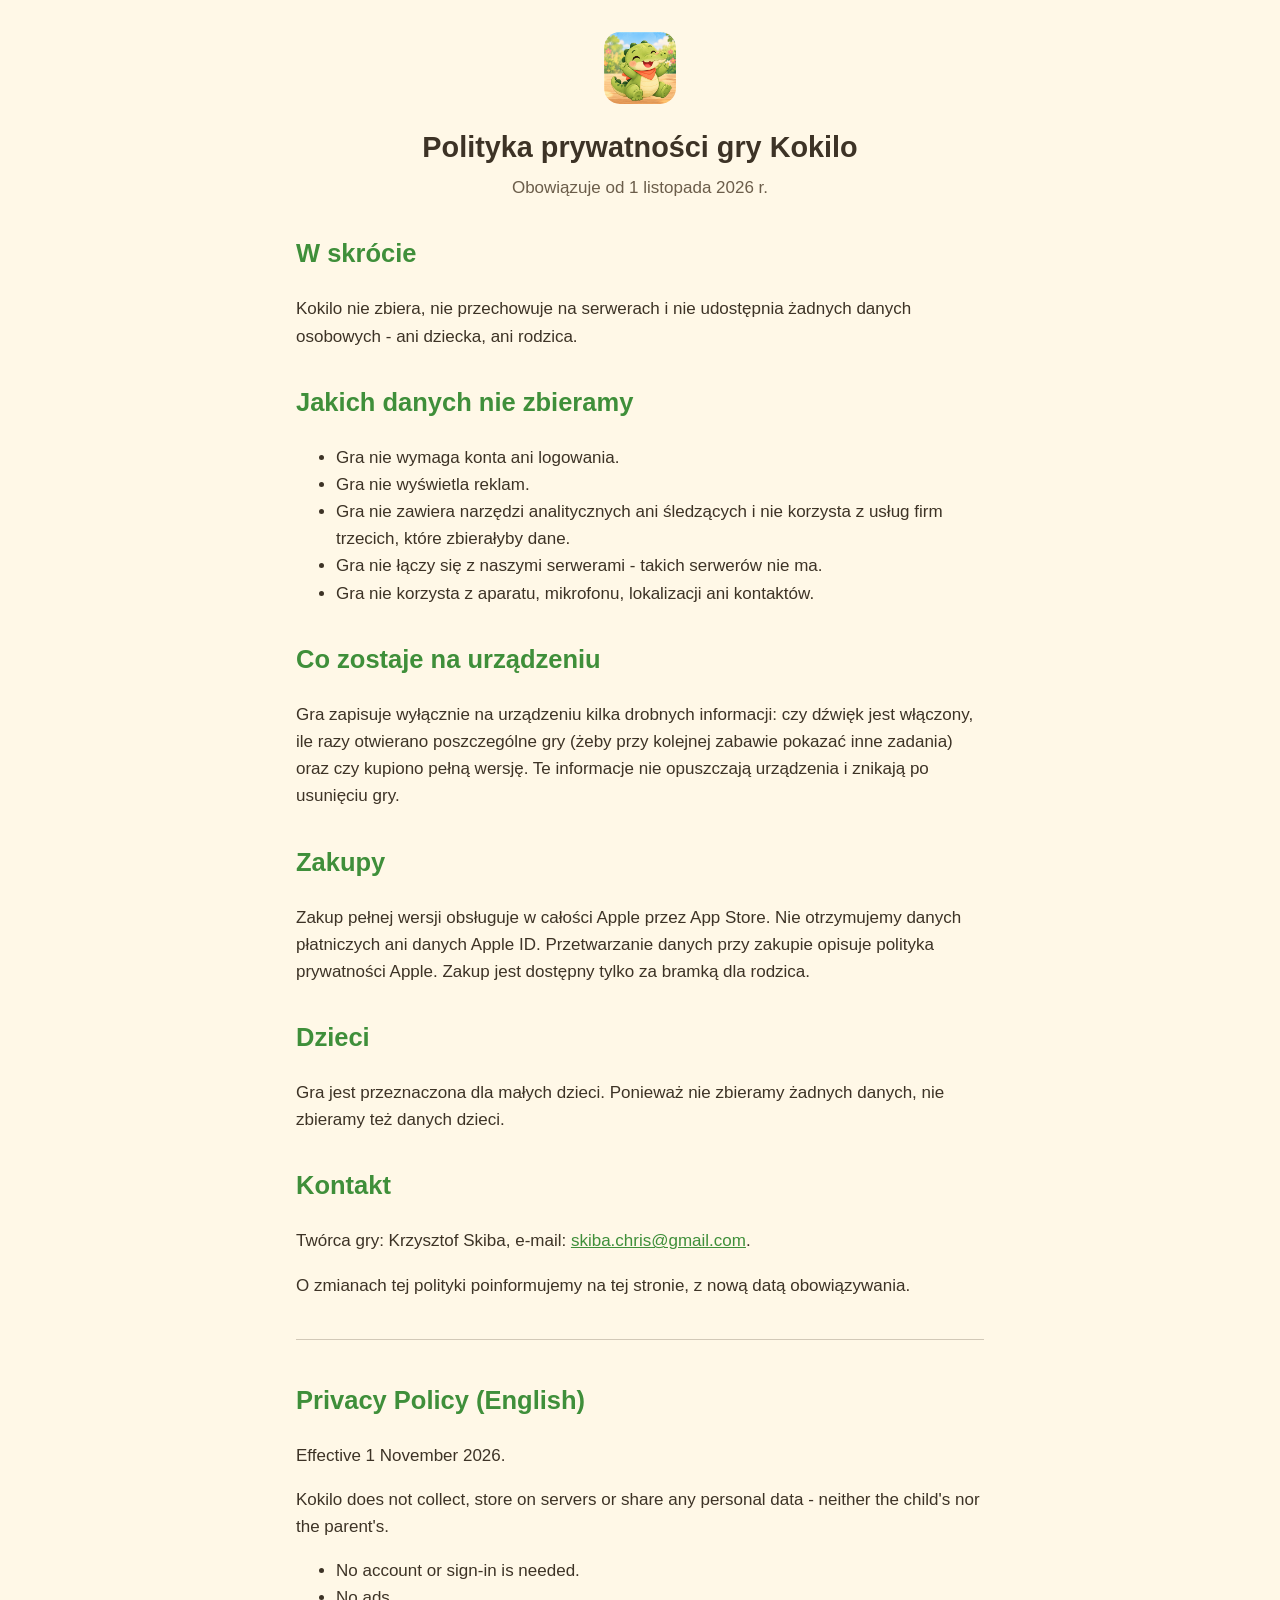
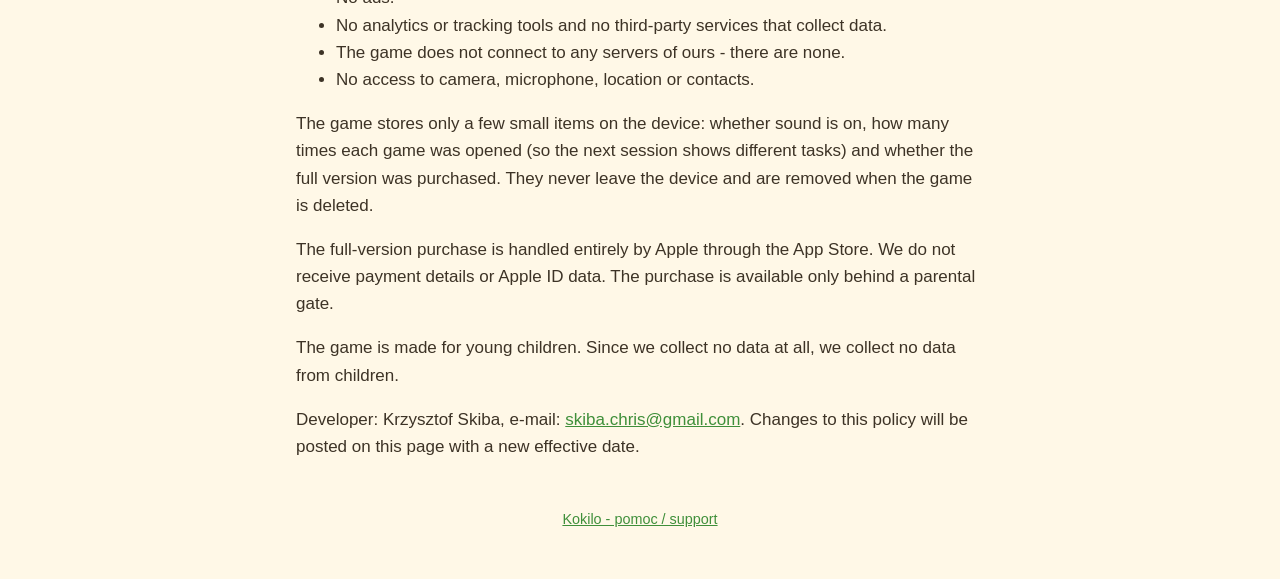
==== privacy.html @ fb22aa29 "Strona wsparcia i polityka prywatności Kokilo Co-Authored-By: Claude Opus 5.5 <noreply@anthropic.com" ====
<!doctype html>
<html lang="pl">
<head>
<meta charset="utf-8">
<meta name="viewport" content="width=device-width, initial-scale=1">
<title>Kokilo - polityka prywatności</title>
<link rel="stylesheet" href="style.css">
</head>
<body>
<main>
  <header>
    <img src="icon.png" alt="Ikona gry Kokilo" width="72" height="72">
    <h1>Polityka prywatności gry Kokilo</h1>
    <p class="lead">Obowiązuje od 1 listopada 2026 r.</p>
  </header>

  <section>
    <h2>W skrócie</h2>
    <p>Kokilo nie zbiera, nie przechowuje na serwerach i nie udostępnia żadnych danych osobowych - ani dziecka, ani rodzica.</p>
  </section>

  <section>
    <h2>Jakich danych nie zbieramy</h2>
    <ul>
      <li>Gra nie wymaga konta ani logowania.</li>
      <li>Gra nie wyświetla reklam.</li>
      <li>Gra nie zawiera narzędzi analitycznych ani śledzących i nie korzysta z usług firm trzecich, które zbierałyby dane.</li>
      <li>Gra nie łączy się z naszymi serwerami - takich serwerów nie ma.</li>
      <li>Gra nie korzysta z aparatu, mikrofonu, lokalizacji ani kontaktów.</li>
    </ul>
  </section>

  <section>
    <h2>Co zostaje na urządzeniu</h2>
    <p>Gra zapisuje wyłącznie na urządzeniu kilka drobnych informacji: czy dźwięk jest włączony, ile razy otwierano poszczególne gry (żeby przy kolejnej zabawie pokazać inne zadania) oraz czy kupiono pełną wersję. Te informacje nie opuszczają urządzenia i znikają po usunięciu gry.</p>
  </section>

  <section>
    <h2>Zakupy</h2>
    <p>Zakup pełnej wersji obsługuje w całości Apple przez App Store. Nie otrzymujemy danych płatniczych ani danych Apple ID. Przetwarzanie danych przy zakupie opisuje polityka prywatności Apple. Zakup jest dostępny tylko za bramką dla rodzica.</p>
  </section>

  <section>
    <h2>Dzieci</h2>
    <p>Gra jest przeznaczona dla małych dzieci. Ponieważ nie zbieramy żadnych danych, nie zbieramy też danych dzieci.</p>
  </section>

  <section>
    <h2>Kontakt</h2>
    <p>Twórca gry: Krzysztof Skiba, e-mail: <a href="mailto:skiba.chris@gmail.com">skiba.chris@gmail.com</a>.</p>
    <p>O zmianach tej polityki poinformujemy na tej stronie, z nową datą obowiązywania.</p>
  </section>

  <hr>

  <section lang="en" id="en">
    <h2>Privacy Policy (English)</h2>
    <p>Effective 1 November 2026.</p>
    <p>Kokilo does not collect, store on servers or share any personal data - neither the child's nor the parent's.</p>
    <ul>
      <li>No account or sign-in is needed.</li>
      <li>No ads.</li>
      <li>No analytics or tracking tools and no third-party services that collect data.</li>
      <li>The game does not connect to any servers of ours - there are none.</li>
      <li>No access to camera, microphone, location or contacts.</li>
    </ul>
    <p>The game stores only a few small items on the device: whether sound is on, how many times each game was opened (so the next session shows different tasks) and whether the full version was purchased. They never leave the device and are removed when the game is deleted.</p>
    <p>The full-version purchase is handled entirely by Apple through the App Store. We do not receive payment details or Apple ID data. The purchase is available only behind a parental gate.</p>
    <p>The game is made for young children. Since we collect no data at all, we collect no data from children.</p>
    <p>Developer: Krzysztof Skiba, e-mail: <a href="mailto:skiba.chris@gmail.com">skiba.chris@gmail.com</a>. Changes to this policy will be posted on this page with a new effective date.</p>
  </section>

  <footer><a href="index.html">Kokilo - pomoc / support</a></footer>
</main>
</body>
</html>
---- style.css ----
:root {
  --bg: #fff8e7;
  --text: #3d3326;
  --muted: #6b5d4a;
  --accent: #3f8f3a;
  --card: #ffffff;
}
@media (prefers-color-scheme: dark) {
  :root { --bg: #1f1b15; --text: #f3ead8; --muted: #c9bba2; --accent: #8fd387; --card: #2a251d; }
}
* { box-sizing: border-box; }
body { margin: 0; background: var(--bg); color: var(--text); font: 17px/1.6 -apple-system, "Segoe UI", Roboto, sans-serif; }
main { max-width: 720px; margin: 0 auto; padding: 32px 16px 48px; }
header { text-align: center; margin-bottom: 24px; }
header img { border-radius: 22%; }
h1 { margin: 12px 0 4px; font-size: 1.8rem; }
h2 { color: var(--accent); margin-top: 32px; }
h3 { margin-bottom: 4px; font-size: 1.05rem; }
.lead { color: var(--muted); margin: 0; }
.mail { font-size: 1.2rem; font-weight: 600; }
a { color: var(--accent); }
hr { border: 0; border-top: 1px solid var(--muted); opacity: .3; margin: 40px 0; }
footer { margin-top: 48px; text-align: center; color: var(--muted); font-size: .9rem; }
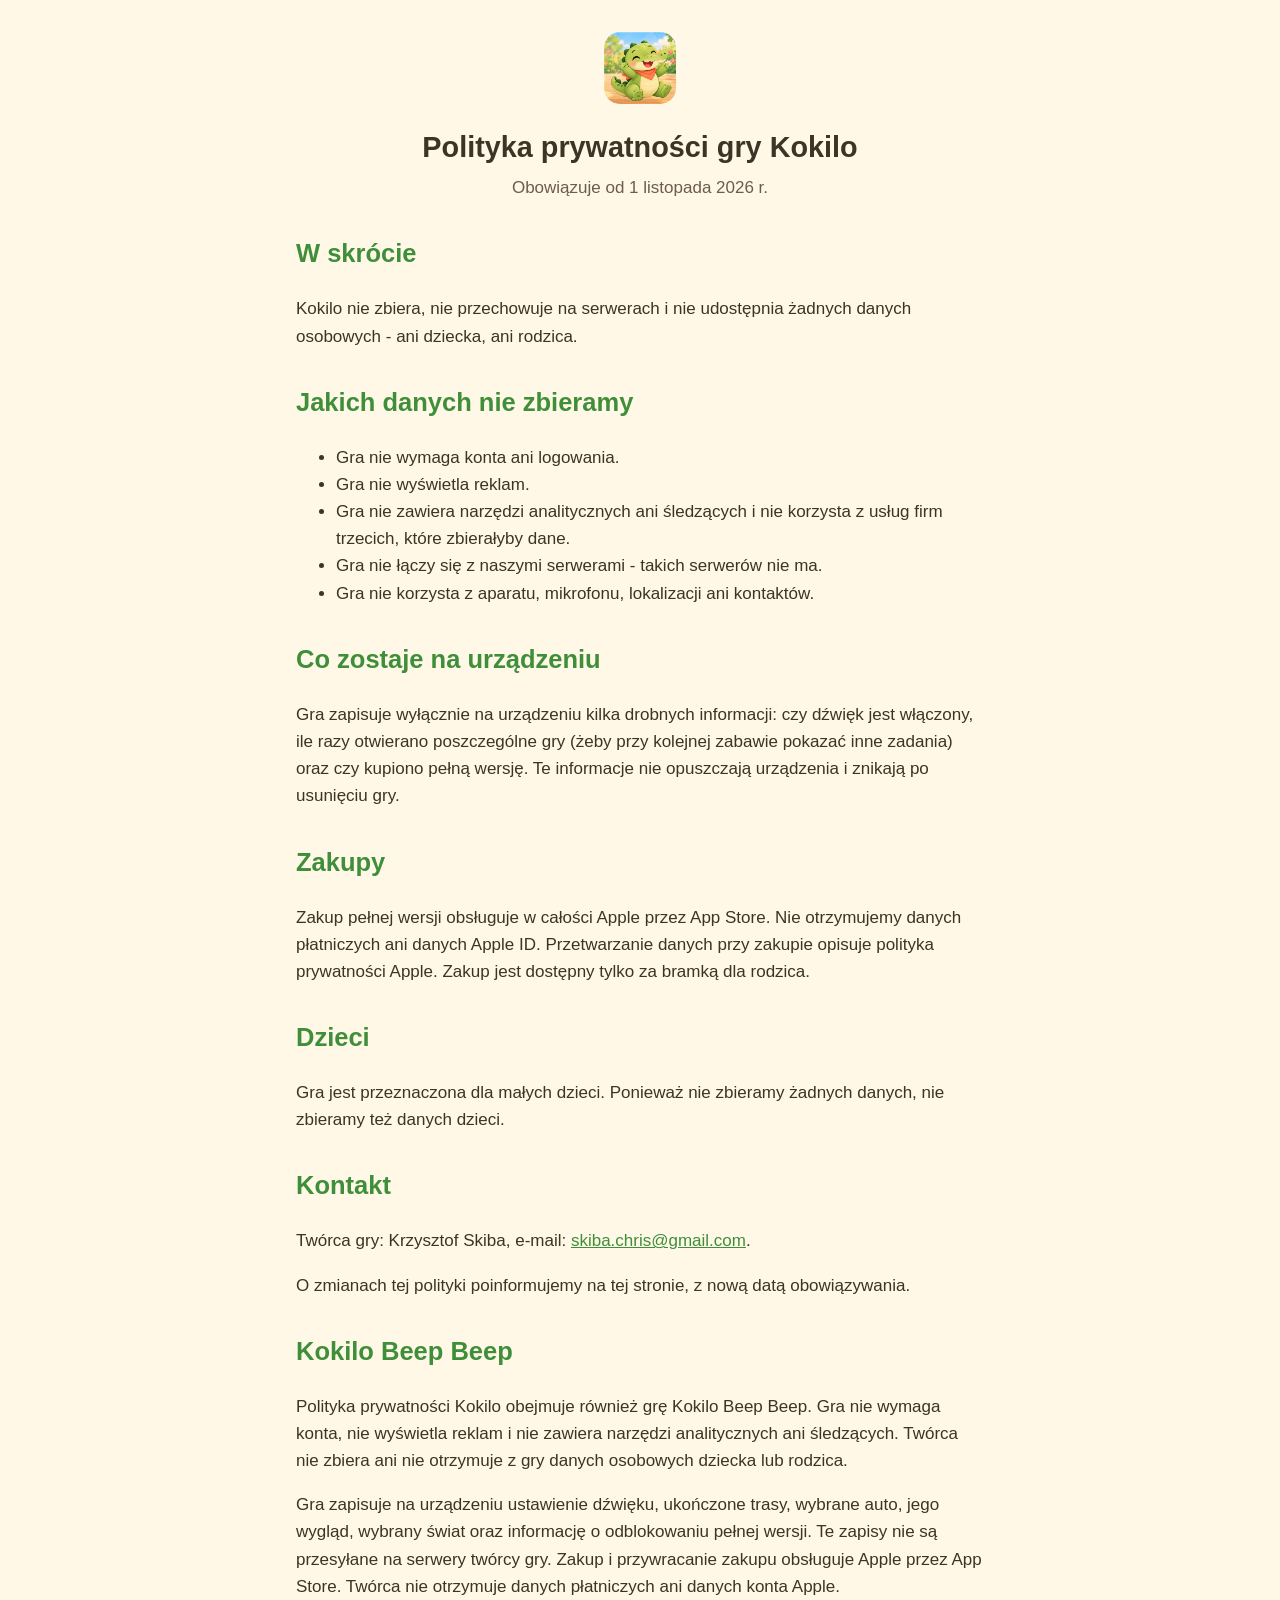
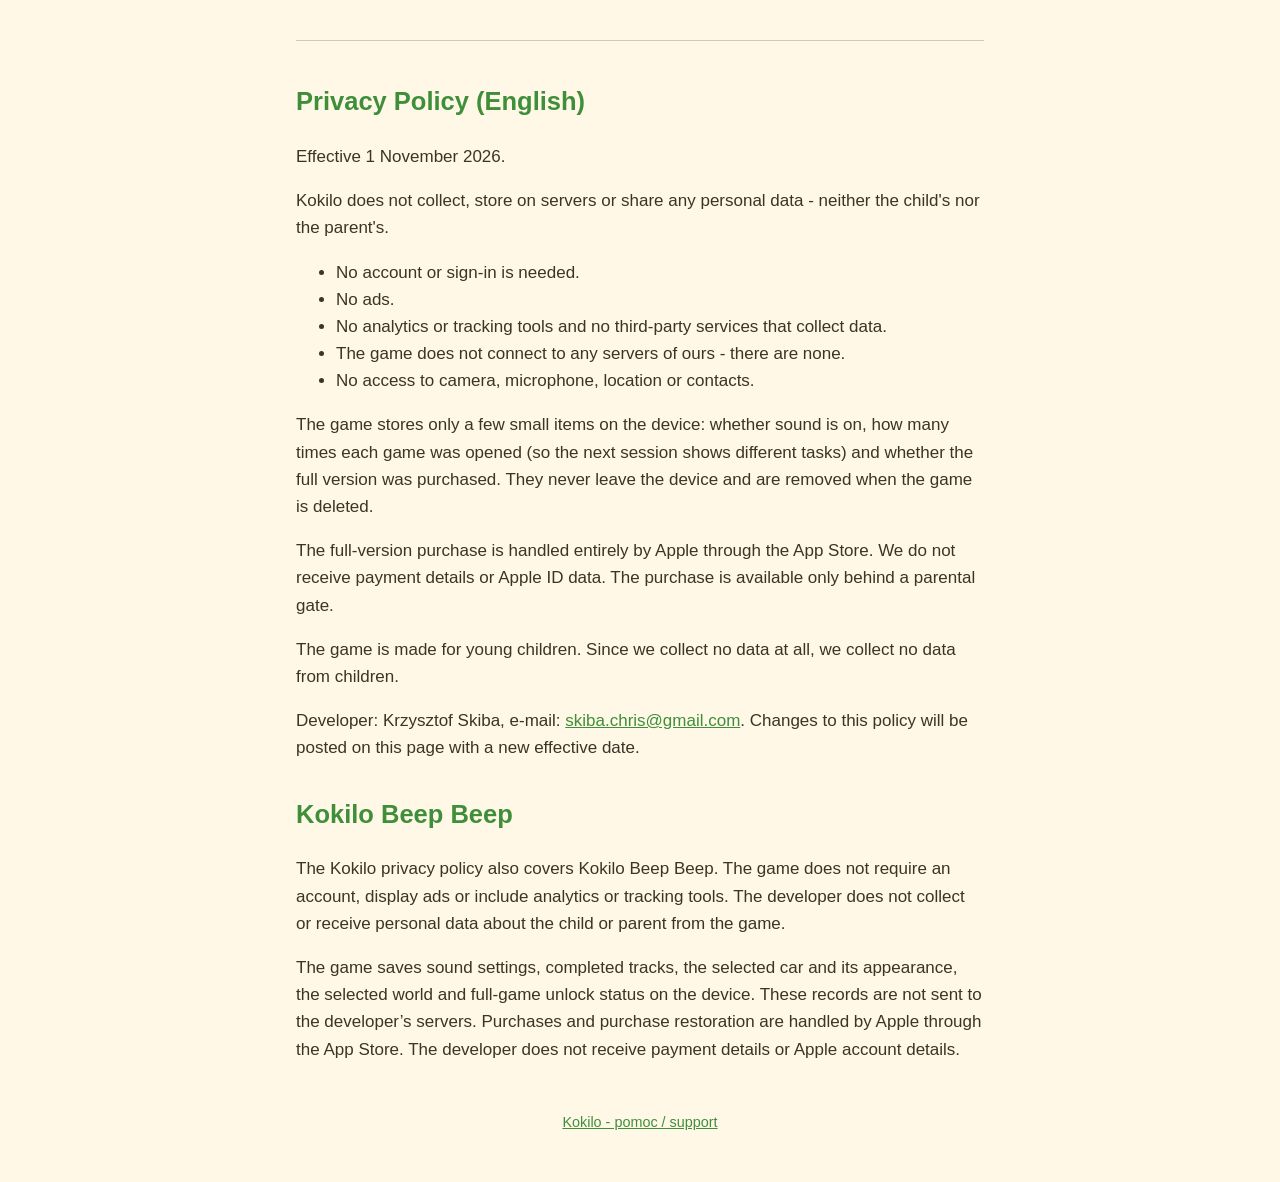
==== commit 65e80f87: "Uzupelnienie pomocy i prywatnosci Kokilo Beep Beep" ====
--- a/privacy.html
+++ b/privacy.html
@@ -51,6 +51,12 @@
     <p>O zmianach tej polityki poinformujemy na tej stronie, z nową datą obowiązywania.</p>
   </section>
 
+  <section id="beep-beep">
+    <h2>Kokilo Beep Beep</h2>
+    <p>Polityka prywatności Kokilo obejmuje również grę Kokilo Beep Beep. Gra nie wymaga konta, nie wyświetla reklam i nie zawiera narzędzi analitycznych ani śledzących. Twórca nie zbiera ani nie otrzymuje z gry danych osobowych dziecka lub rodzica.</p>
+    <p>Gra zapisuje na urządzeniu ustawienie dźwięku, ukończone trasy, wybrane auto, jego wygląd, wybrany świat oraz informację o odblokowaniu pełnej wersji. Te zapisy nie są przesyłane na serwery twórcy gry. Zakup i przywracanie zakupu obsługuje Apple przez App Store. Twórca nie otrzymuje danych płatniczych ani danych konta Apple.</p>
+  </section>
+
   <hr>
 
   <section lang="en" id="en">
@@ -70,6 +76,15 @@
     <p>Developer: Krzysztof Skiba, e-mail: <a href="mailto:skiba.chris@gmail.com">skiba.chris@gmail.com</a>. Changes to this policy will be posted on this page with a new effective date.</p>
   </section>
 
+<section lang="en">
+  <section id="beep-beep-en">
+    <h2>Kokilo Beep Beep</h2>
+    <p>The Kokilo privacy policy also covers Kokilo Beep Beep. The game does not require an account, display ads or include analytics or tracking tools. The developer does not collect or receive personal data about the child or parent from the game.</p>
+    <p>The game saves sound settings, completed tracks, the selected car and its appearance, the selected world and full-game unlock status on the device. These records are not sent to the developer’s servers. Purchases and purchase restoration are handled by Apple through the App Store. The developer does not receive payment details or Apple account details.</p>
+  </section>
+
+</section>
+
   <footer><a href="index.html">Kokilo - pomoc / support</a></footer>
 </main>
 </body>
